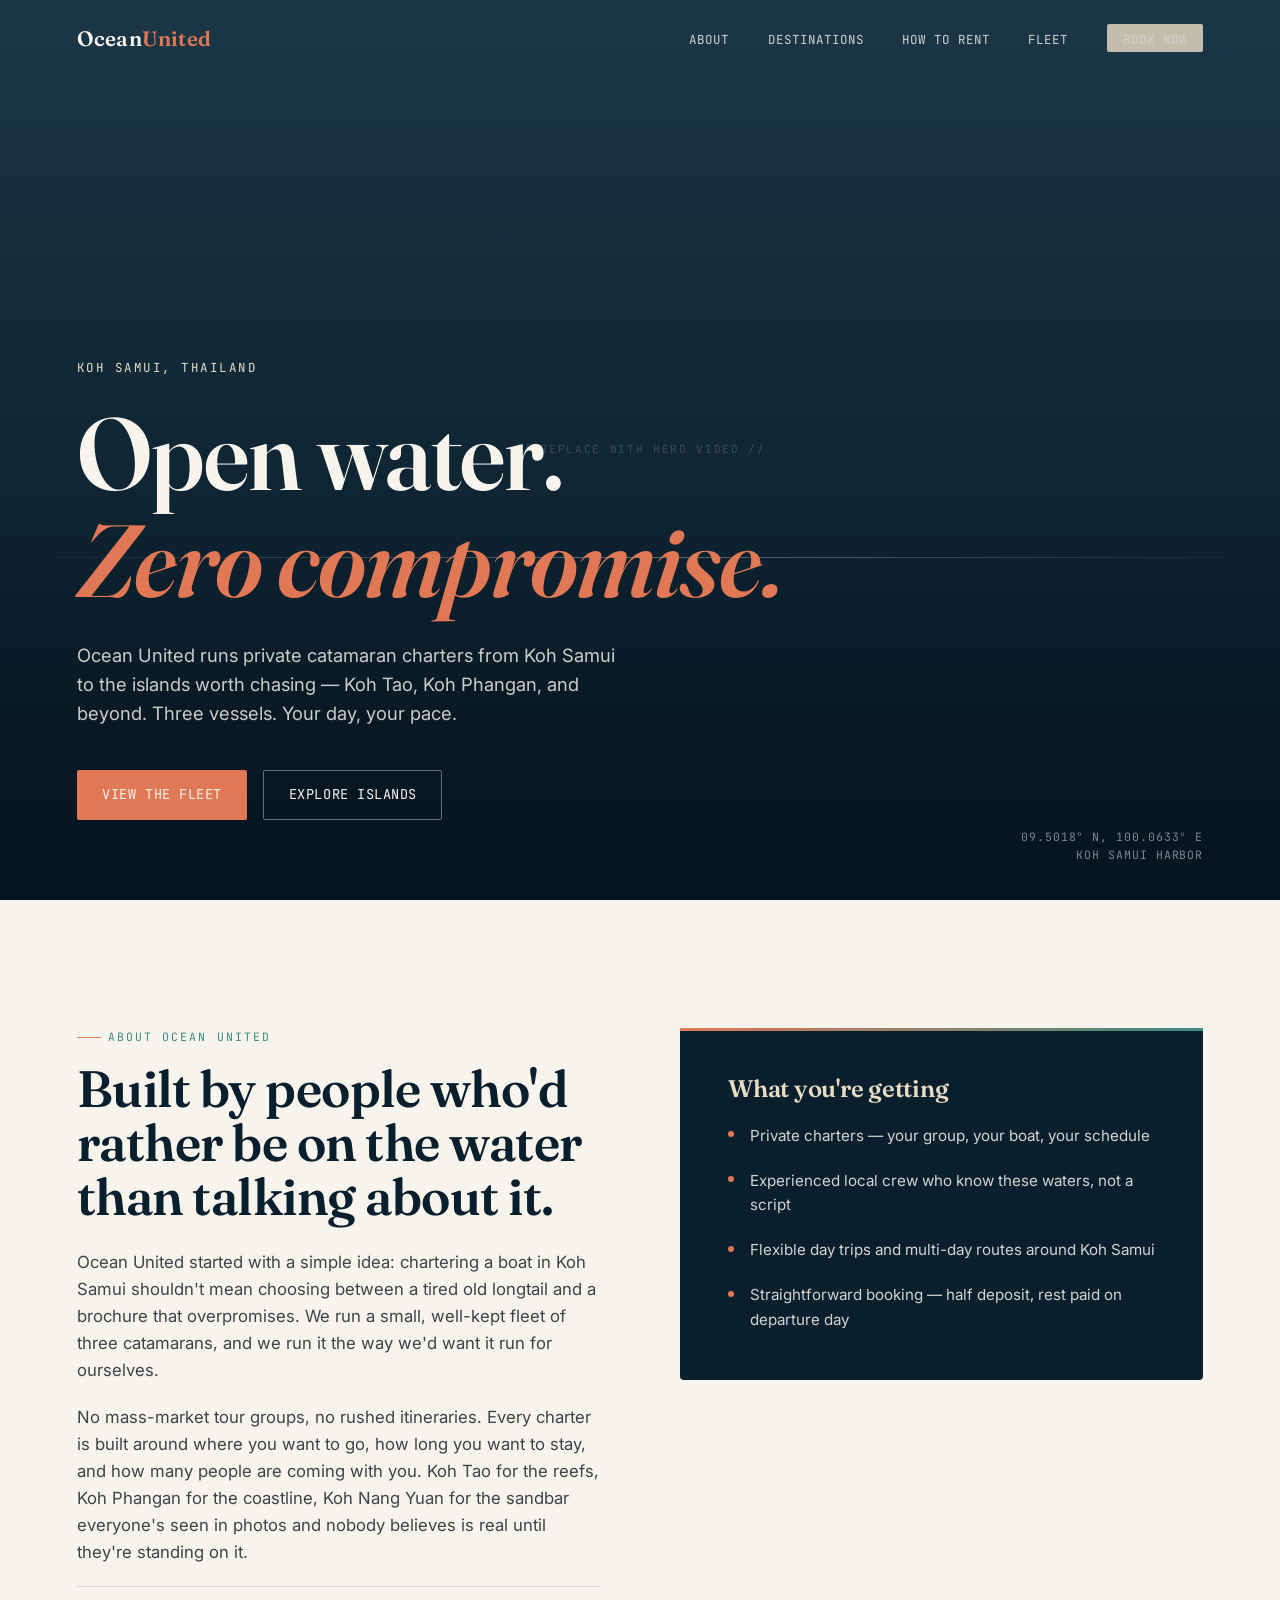
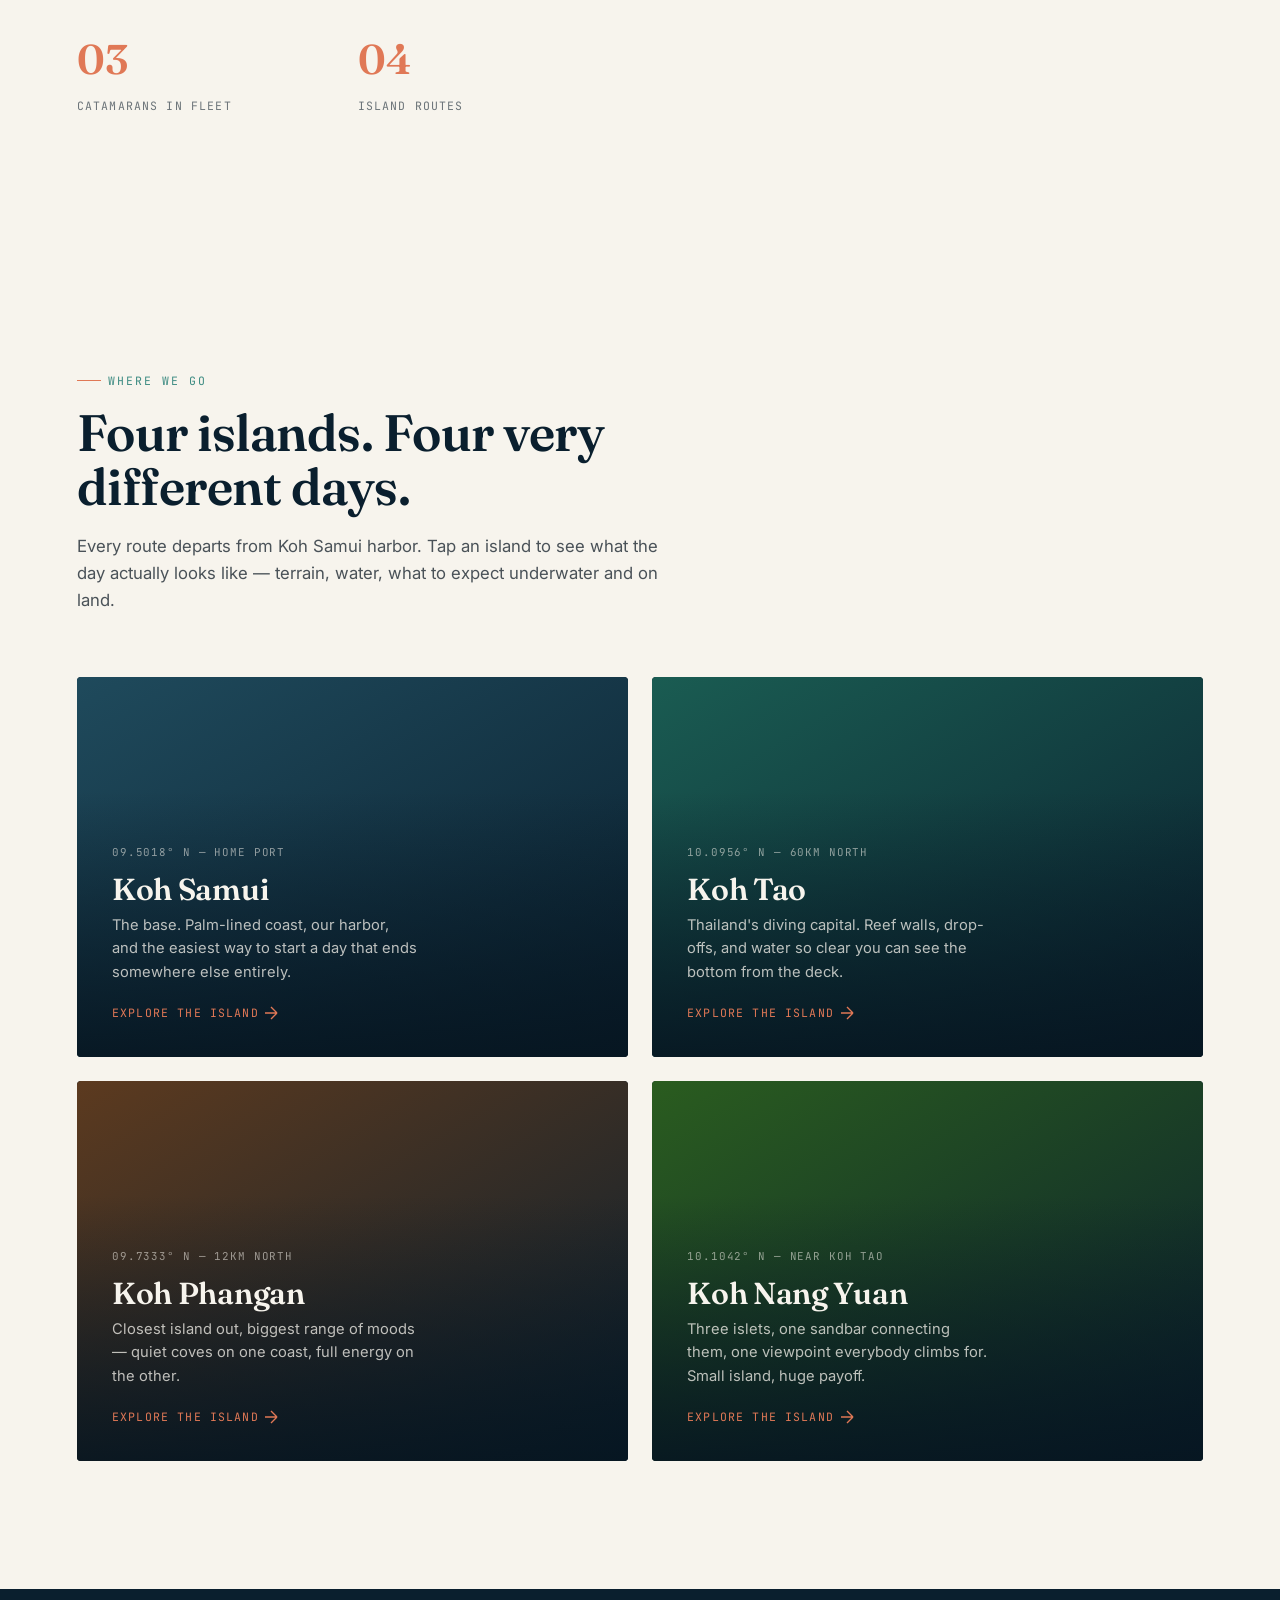
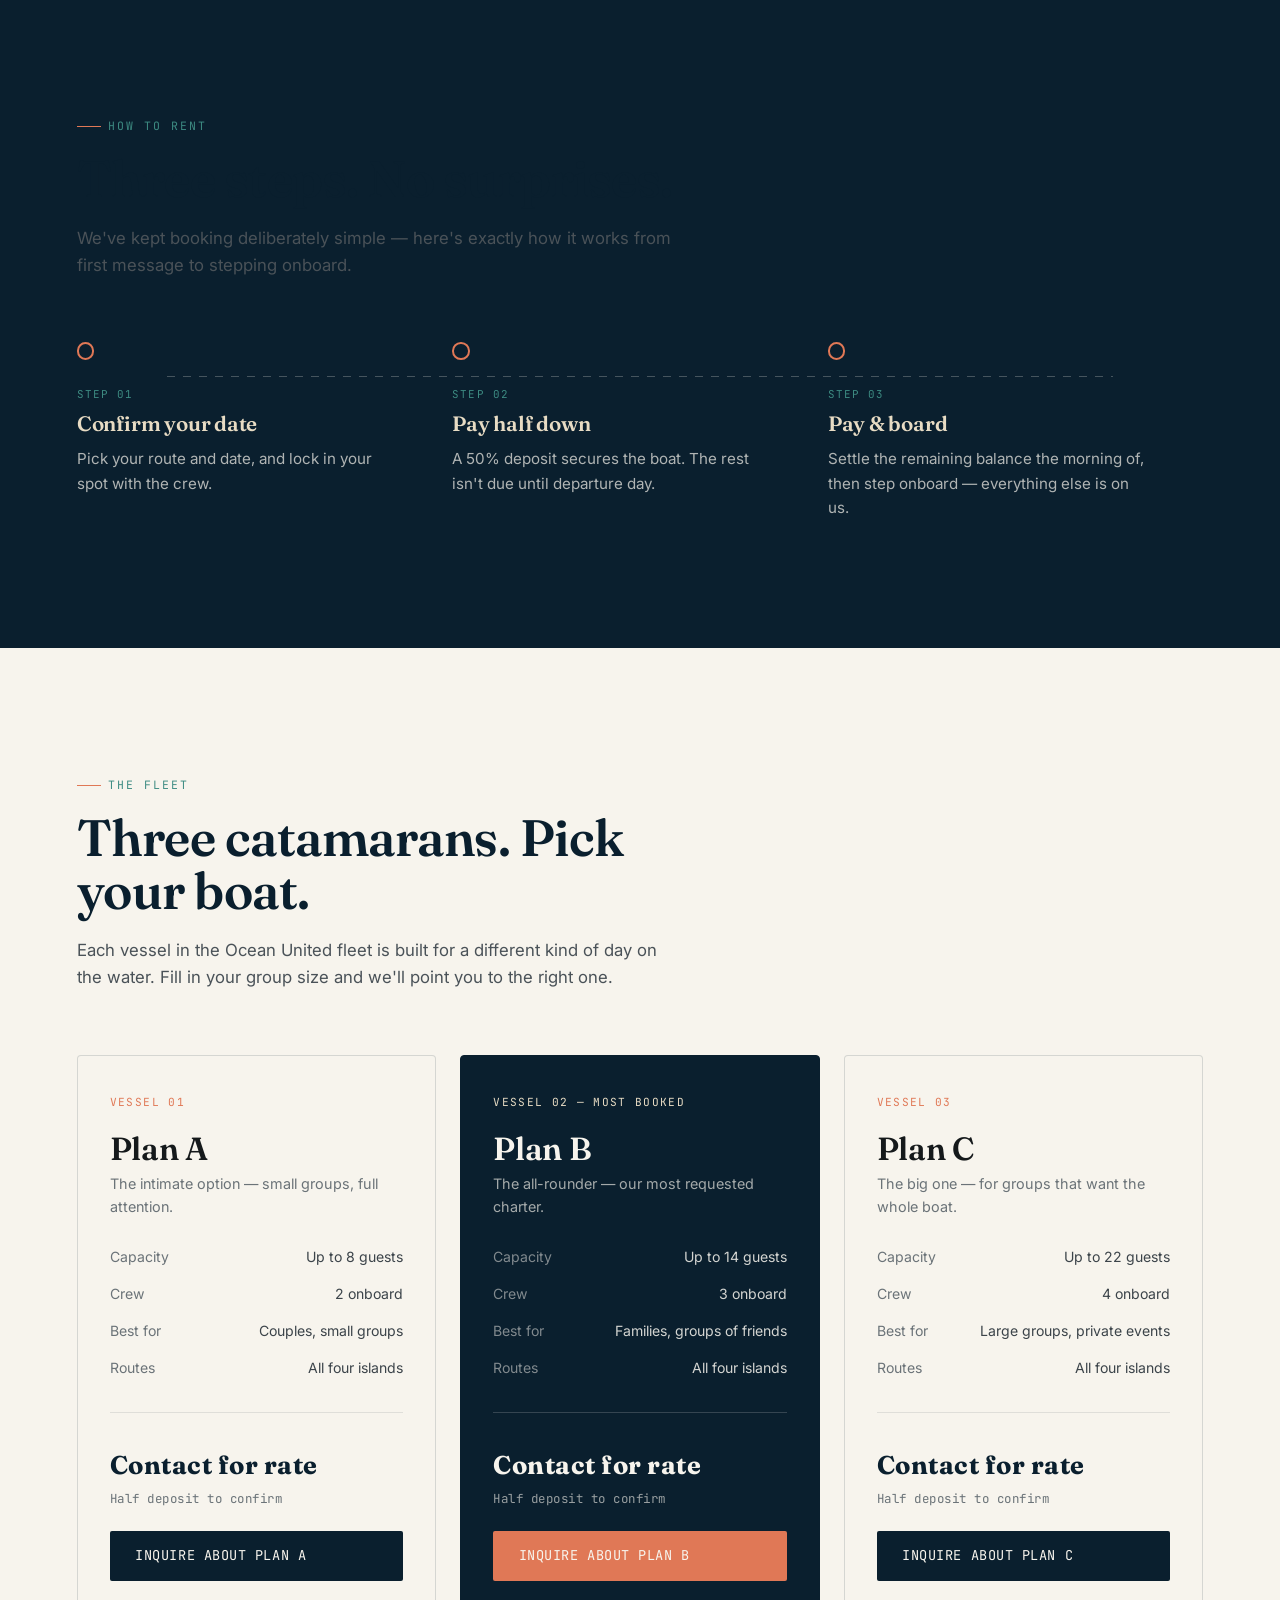
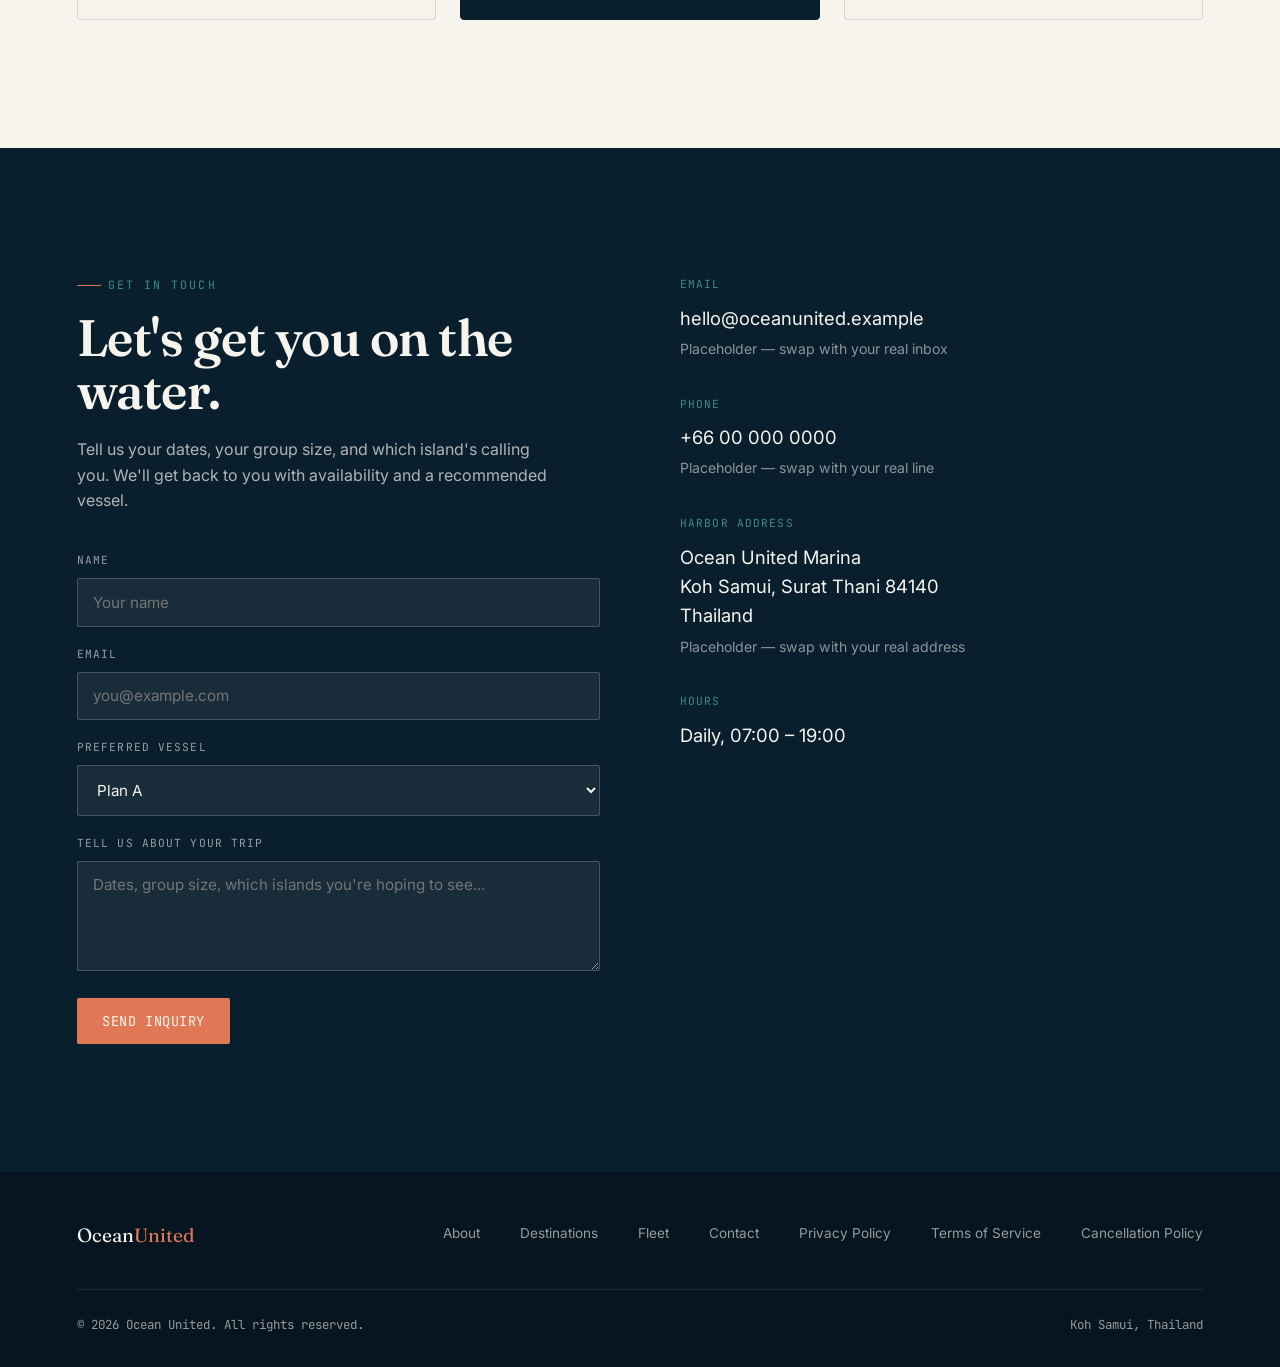
==== index.html @ b19eb031 "first commit" ====
<!doctype html>
<html lang="en">
<head>
<meta charset="UTF-8">
<meta name="viewport" content="width=device-width, initial-scale=1.0">
<title>Ocean United — Catamaran Charters, Koh Samui</title>
<meta name="description" content="Luxury catamaran charters out of Koh Samui. Three vessels, four islands, one unforgettable day on the water.">
<link rel="preconnect" href="https://fonts.googleapis.com">
<link rel="preconnect" href="https://fonts.gstatic.com" crossorigin>
<link href="https://fonts.googleapis.com/css2?family=Fraunces:ital,wght@0,500;0,600;1,500&family=Inter:wght@400;500;600&family=JetBrains+Mono:wght@400;500&display=swap" rel="stylesheet">
<link rel="stylesheet" href="assets/style.css">
</head>
<body>

<nav class="nav" id="nav">
  <a href="#top" class="nav-logo">Ocean<span>United</span></a>
  <button class="nav-toggle" id="navToggle" aria-label="Toggle menu" aria-expanded="false">
    <span></span><span></span><span></span>
  </button>
  <ul class="nav-links" id="navLinks">
    <li><a href="#about">About</a></li>
    <li><a href="#destinations">Destinations</a></li>
    <li><a href="#rent">How to Rent</a></li>
    <li><a href="#fleet">Fleet</a></li>
    <li><a href="#contact" class="nav-cta">Book Now</a></li>
  </ul>
</nav>

<header class="hero" id="top">
  <div class="hero-media-note" aria-hidden="true"><span>// Replace with hero video //</span></div>
  <div class="hero-horizon" aria-hidden="true"></div>
  <div class="hero-content">
    <div class="hero-eyebrow">Koh Samui, Thailand</div>
    <h1>Open water.<br><em>Zero compromise.</em></h1>
    <p class="hero-sub">Ocean United runs private catamaran charters from Koh Samui to the islands worth chasing — Koh Tao, Koh Phangan, and beyond. Three vessels. Your day, your pace.</p>
    <div class="hero-actions">
      <a href="#fleet" class="btn btn-primary">View the Fleet</a>
      <a href="#destinations" class="btn btn-ghost">Explore Islands</a>
    </div>
  </div>
  <div class="hero-coords">09.5018° N, 100.0633° E<br>KOH SAMUI HARBOR</div>
</header>

<section class="about" id="about">
  <div class="wrap about-grid">
    <div class="about-body">
      <div class="eyebrow">About Ocean United</div>
      <h2 style="margin-top:1rem;color:var(--navy);font-size:clamp(2.2rem,4vw,3.2rem);">Built by people who'd rather be on the water than talking about it.</h2>
      <p style="margin-top:1.6rem;">Ocean United started with a simple idea: chartering a boat in Koh Samui shouldn't mean choosing between a tired old longtail and a brochure that overpromises. We run a small, well-kept fleet of three catamarans, and we run it the way we'd want it run for ourselves.</p>
      <p>No mass-market tour groups, no rushed itineraries. Every charter is built around where you want to go, how long you want to stay, and how many people are coming with you. Koh Tao for the reefs, Koh Phangan for the coastline, Koh Nang Yuan for the sandbar everyone's seen in photos and nobody believes is real until they're standing on it.</p>
      <div class="about-stats">
        <div class="about-stat">
          <div class="num">03</div>
          <div class="label">Catamarans in Fleet</div>
        </div>
        <div class="about-stat">
          <div class="num">04</div>
          <div class="label">Island Routes</div>
        </div>
      </div>
    </div>
    <div class="about-panel">
      <h3>What you're getting</h3>
      <ul class="about-list">
        <li>Private charters — your group, your boat, your schedule</li>
        <li>Experienced local crew who know these waters, not a script</li>
        <li>Flexible day trips and multi-day routes around Koh Samui</li>
        <li>Straightforward booking — half deposit, rest paid on departure day</li>
      </ul>
    </div>
  </div>
</section>

<section class="destinations" id="destinations">
  <div class="wrap">
    <div class="section-head">
      <div class="eyebrow">Where We Go</div>
      <h2>Four islands. Four very different days.</h2>
      <p>Every route departs from Koh Samui harbor. Tap an island to see what the day actually looks like — terrain, water, what to expect underwater and on land.</p>
    </div>
    <div class="island-grid">

      <a href="islands/koh-samui.html" class="island-card" style="--island-grad: linear-gradient(150deg, #1f4a5c, #0A1F2E);">
        <div class="coords">09.5018° N — HOME PORT</div>
        <h3>Koh Samui</h3>
        <p>The base. Palm-lined coast, our harbor, and the easiest way to start a day that ends somewhere else entirely.</p>
        <span class="go">Explore the island <svg width="14" height="14" viewBox="0 0 14 14" fill="none"><path d="M1 7H13M13 7L7 1M13 7L7 13" stroke="currentColor" stroke-width="1.4"/></svg></span>
      </a>

      <a href="islands/koh-tao.html" class="island-card" style="--island-grad: linear-gradient(150deg, #1a5c52, #0A1F2E);">
        <div class="coords">10.0956° N — 60KM NORTH</div>
        <h3>Koh Tao</h3>
        <p>Thailand's diving capital. Reef walls, drop-offs, and water so clear you can see the bottom from the deck.</p>
        <span class="go">Explore the island <svg width="14" height="14" viewBox="0 0 14 14" fill="none"><path d="M1 7H13M13 7L7 1M13 7L7 13" stroke="currentColor" stroke-width="1.4"/></svg></span>
      </a>

      <a href="islands/koh-phangan.html" class="island-card" style="--island-grad: linear-gradient(150deg, #5c3a1f, #0A1F2E);">
        <div class="coords">09.7333° N — 12KM NORTH</div>
        <h3>Koh Phangan</h3>
        <p>Closest island out, biggest range of moods — quiet coves on one coast, full energy on the other.</p>
        <span class="go">Explore the island <svg width="14" height="14" viewBox="0 0 14 14" fill="none"><path d="M1 7H13M13 7L7 1M13 7L7 13" stroke="currentColor" stroke-width="1.4"/></svg></span>
      </a>

      <a href="islands/koh-nang-yuan.html" class="island-card" style="--island-grad: linear-gradient(150deg, #2a5c1f, #0A1F2E);">
        <div class="coords">10.1042° N — NEAR KOH TAO</div>
        <h3>Koh Nang Yuan</h3>
        <p>Three islets, one sandbar connecting them, one viewpoint everybody climbs for. Small island, huge payoff.</p>
        <span class="go">Explore the island <svg width="14" height="14" viewBox="0 0 14 14" fill="none"><path d="M1 7H13M13 7L7 1M13 7L7 13" stroke="currentColor" stroke-width="1.4"/></svg></span>
      </a>

    </div>
  </div>
</section>

<section class="process" id="rent">
  <div class="wrap">
    <div class="section-head">
      <div class="eyebrow">How to Rent</div>
      <h2>Three steps. No surprises.</h2>
      <p>We've kept booking deliberately simple — here's exactly how it works from first message to stepping onboard.</p>
    </div>
    <div class="process-rail">
      <div class="process-step">
        <div class="process-mark"></div>
        <span class="process-tag">Step 01</span>
        <h4>Confirm your date</h4>
        <p>Pick your route and date, and lock in your spot with the crew.</p>
      </div>
      <div class="process-step">
        <div class="process-mark"></div>
        <span class="process-tag">Step 02</span>
        <h4>Pay half down</h4>
        <p>A 50% deposit secures the boat. The rest isn't due until departure day.</p>
      </div>
      <div class="process-step">
        <div class="process-mark"></div>
        <span class="process-tag">Step 03</span>
        <h4>Pay & board</h4>
        <p>Settle the remaining balance the morning of, then step onboard — everything else is on us.</p>
      </div>
    </div>
  </div>
</section>

<section class="fleet" id="fleet">
  <div class="wrap">
    <div class="section-head">
      <div class="eyebrow">The Fleet</div>
      <h2>Three catamarans. Pick your boat.</h2>
      <p>Each vessel in the Ocean United fleet is built for a different kind of day on the water. Fill in your group size and we'll point you to the right one.</p>
    </div>
    <div class="fleet-grid">

      <div class="plan-card">
        <div class="plan-id">Vessel 01</div>
        <h3>Plan A</h3>
        <p class="plan-tagline">The intimate option — small groups, full attention.</p>
        <ul class="plan-specs">
          <li><span>Capacity</span><span>Up to 8 guests</span></li>
          <li><span>Crew</span><span>2 onboard</span></li>
          <li><span>Best for</span><span>Couples, small groups</span></li>
          <li><span>Routes</span><span>All four islands</span></li>
        </ul>
        <div class="plan-price"><strong>Contact for rate</strong>Half deposit to confirm</div>
        <a href="#contact" class="btn btn-dark">Inquire About Plan A</a>
      </div>

      <div class="plan-card featured">
        <div class="plan-id">Vessel 02 — Most Booked</div>
        <h3>Plan B</h3>
        <p class="plan-tagline">The all-rounder — our most requested charter.</p>
        <ul class="plan-specs">
          <li><span>Capacity</span><span>Up to 14 guests</span></li>
          <li><span>Crew</span><span>3 onboard</span></li>
          <li><span>Best for</span><span>Families, groups of friends</span></li>
          <li><span>Routes</span><span>All four islands</span></li>
        </ul>
        <div class="plan-price"><strong>Contact for rate</strong>Half deposit to confirm</div>
        <a href="#contact" class="btn btn-primary">Inquire About Plan B</a>
      </div>

      <div class="plan-card">
        <div class="plan-id">Vessel 03</div>
        <h3>Plan C</h3>
        <p class="plan-tagline">The big one — for groups that want the whole boat.</p>
        <ul class="plan-specs">
          <li><span>Capacity</span><span>Up to 22 guests</span></li>
          <li><span>Crew</span><span>4 onboard</span></li>
          <li><span>Best for</span><span>Large groups, private events</span></li>
          <li><span>Routes</span><span>All four islands</span></li>
        </ul>
        <div class="plan-price"><strong>Contact for rate</strong>Half deposit to confirm</div>
        <a href="#contact" class="btn btn-dark">Inquire About Plan C</a>
      </div>

    </div>
  </div>
</section>

<section class="contact" id="contact">
  <div class="wrap contact-grid">
    <div>
      <div class="eyebrow">Get In Touch</div>
      <h2 style="margin-top:1rem;font-size:clamp(2.2rem,4vw,3.2rem);">Let's get you on the water.</h2>
      <p style="margin-top:1.2rem;color:rgba(247,244,237,0.7);max-width:48ch;">Tell us your dates, your group size, and which island's calling you. We'll get back to you with availability and a recommended vessel.</p>
      <form class="contact-form" style="margin-top:2.4rem;">
        <div class="field">
          <label for="name">Name</label>
          <input type="text" id="name" name="name" placeholder="Your name">
        </div>
        <div class="field">
          <label for="email">Email</label>
          <input type="email" id="email" name="email" placeholder="you@example.com">
        </div>
        <div class="field">
          <label for="plan">Preferred Vessel</label>
          <select id="plan" name="plan">
            <option>Plan A</option>
            <option>Plan B</option>
            <option>Plan C</option>
            <option>Not sure yet</option>
          </select>
        </div>
        <div class="field">
          <label for="message">Tell us about your trip</label>
          <textarea id="message" name="message" placeholder="Dates, group size, which islands you're hoping to see..."></textarea>
        </div>
        <button type="submit" class="btn btn-primary" style="margin-top:0.5rem;align-self:flex-start;">Send Inquiry</button>
      </form>
    </div>
    <div class="contact-info">
      <div class="contact-block">
        <div class="label">Email</div>
        <div class="value">hello@oceanunited.example</div>
        <div class="sub">Placeholder — swap with your real inbox</div>
      </div>
      <div class="contact-block">
        <div class="label">Phone</div>
        <div class="value">+66 00 000 0000</div>
        <div class="sub">Placeholder — swap with your real line</div>
      </div>
      <div class="contact-block">
        <div class="label">Harbor Address</div>
        <div class="value">Ocean United Marina<br>Koh Samui, Surat Thani 84140<br>Thailand</div>
        <div class="sub">Placeholder — swap with your real address</div>
      </div>
      <div class="contact-block">
        <div class="label">Hours</div>
        <div class="value">Daily, 07:00 – 19:00</div>
      </div>
    </div>
  </div>
</section>

<footer>
  <div class="wrap">
    <div class="footer-top">
      <a href="#top" class="footer-logo">Ocean<span>United</span></a>
      <ul class="footer-links">
        <li><a href="#about">About</a></li>
        <li><a href="#destinations">Destinations</a></li>
        <li><a href="#fleet">Fleet</a></li>
        <li><a href="#contact">Contact</a></li>
        <li><a href="privacy-policy.html">Privacy Policy</a></li>
        <li><a href="terms.html">Terms of Service</a></li>
        <li><a href="cancellation-policy.html">Cancellation Policy</a></li>
      </ul>
    </div>
    <div class="footer-bottom">
      <span>© 2026 Ocean United. All rights reserved.</span>
      <span>Koh Samui, Thailand</span>
    </div>
  </div>
</footer>

<script>
  const navEl = document.getElementById('nav');
  window.addEventListener('scroll', () => {
    navEl.classList.toggle('scrolled', window.scrollY > 40);
  });

  const toggle = document.getElementById('navToggle');
  const links = document.getElementById('navLinks');
  toggle.addEventListener('click', () => {
    const isOpen = links.classList.toggle('open');
    toggle.classList.toggle('open', isOpen);
    toggle.setAttribute('aria-expanded', isOpen);
  });
  links.querySelectorAll('a').forEach(a => a.addEventListener('click', () => {
    links.classList.remove('open');
    toggle.classList.remove('open');
    toggle.setAttribute('aria-expanded', false);
  }));
</script>

</body>
</html>
---- assets/style.css ----
/* ============================================
   OCEAN UNITED — Design Tokens
   ============================================ */
:root{
  --navy:        #0A1F2E;
  --navy-deep:   #061520;
  --sand:        #E8DCC4;
  --coral:       #E07856;
  --teal:        #3D8B82;
  --off-white:   #F7F4ED;
  --ink:         #15191B;

  --font-display: 'Fraunces', Georgia, serif;
  --font-body:    'Inter', -apple-system, BlinkMacSystemFont, sans-serif;
  --font-mono:    'JetBrains Mono', 'Courier New', monospace;

  --max-w: 1280px;
}

*{margin:0;padding:0;box-sizing:border-box;}

html{scroll-behavior:smooth;}

@media (prefers-reduced-motion: reduce){
  html{scroll-behavior:auto;}
  *{animation-duration:0.01ms !important; animation-iteration-count:1 !important; transition-duration:0.01ms !important;}
}

body{
  font-family:var(--font-body);
  background:var(--off-white);
  color:var(--ink);
  line-height:1.6;
  -webkit-font-smoothing:antialiased;
}

img{max-width:100%;display:block;}
a{color:inherit;text-decoration:none;}
ul{list-style:none;}

h1,h2,h3,h4{font-family:var(--font-display);font-weight:600;line-height:1.05;letter-spacing:-0.01em;}

.eyebrow{
  font-family:var(--font-mono);
  font-size:0.72rem;
  letter-spacing:0.18em;
  text-transform:uppercase;
  color:var(--teal);
  display:flex;
  align-items:center;
  gap:0.6em;
}
.eyebrow::before{
  content:"";
  width:24px;
  height:1px;
  background:var(--coral);
  display:inline-block;
}

.wrap{
  max-width:var(--max-w);
  margin:0 auto;
  padding:0 6vw;
}

.btn{
  display:inline-flex;
  align-items:center;
  gap:0.6em;
  font-family:var(--font-mono);
  font-size:0.85rem;
  letter-spacing:0.04em;
  text-transform:uppercase;
  padding:0.95em 1.8em;
  border-radius:2px;
  border:1px solid transparent;
  cursor:pointer;
  transition:transform 0.25s ease, background 0.25s ease, color 0.25s ease, border-color .25s ease;
}
.btn-primary{
  background:var(--coral);
  color:var(--off-white);
}
.btn-primary:hover{transform:translateY(-2px);background:#c96545;}
.btn-ghost{
  background:transparent;
  border-color:rgba(247,244,237,0.4);
  color:var(--off-white);
}
.btn-ghost:hover{border-color:var(--off-white);transform:translateY(-2px);}
.btn-dark{
  background:var(--navy);
  color:var(--off-white);
}
.btn-dark:hover{background:var(--navy-deep);transform:translateY(-2px);}

:focus-visible{
  outline:2px solid var(--coral);
  outline-offset:3px;
}

/* ============== NAV ============== */
.nav{
  position:fixed;
  top:0;left:0;right:0;
  z-index:100;
  padding:1.4rem 6vw;
  display:flex;
  align-items:center;
  justify-content:space-between;
  transition:background 0.4s ease, padding 0.4s ease, box-shadow .4s ease;
}
.nav.scrolled{
  background:rgba(10,31,46,0.92);
  backdrop-filter:blur(10px);
  padding:0.9rem 6vw;
  box-shadow:0 4px 30px rgba(0,0,0,0.15);
}
.nav-logo{
  font-family:var(--font-display);
  font-size:1.3rem;
  color:var(--off-white);
  letter-spacing:0.01em;
  font-weight:600;
}
.nav-logo span{color:var(--coral);}
.nav-links{
  display:flex;
  gap:2.4rem;
  align-items:center;
}
.nav-links a{
  font-family:var(--font-mono);
  font-size:0.78rem;
  letter-spacing:0.08em;
  text-transform:uppercase;
  color:var(--off-white);
  opacity:0.82;
  position:relative;
  padding-bottom:4px;
}
.nav-links a::after{
  content:"";
  position:absolute;
  left:0;bottom:0;
  width:0;height:1px;
  background:var(--coral);
  transition:width 0.3s ease;
}
.nav-links a:hover{opacity:1;}
.nav-links a:hover::after{width:100%;}
.nav-cta{
  font-family:var(--font-mono);
  font-size:0.78rem;
  letter-spacing:0.08em;
  text-transform:uppercase;
  color:var(--navy);
  background:var(--sand);
  padding:0.6em 1.3em;
  border-radius:2px;
  transition:background .25s ease, transform .25s ease;
}
.nav-cta:hover{background:var(--off-white);transform:translateY(-1px);}
.nav-toggle{display:none;}

/* ============== HERO ============== */
.hero{
  position:relative;
  min-height:100svh;
  display:flex;
  flex-direction:column;
  justify-content:flex-end;
  background:linear-gradient(180deg, rgba(6,21,32,0.35) 0%, rgba(6,21,32,0.55) 55%, var(--navy-deep) 100%),
             url('data:image/svg+xml,<svg xmlns="http://www.w3.org/2000/svg" width="1600" height="1000"><defs><linearGradient id="g" x1="0" y1="0" x2="0" y2="1"><stop offset="0%" stop-color="%23274a5c"/><stop offset="55%" stop-color="%231a3849"/><stop offset="100%" stop-color="%230A1F2E"/></linearGradient></defs><rect width="1600" height="1000" fill="url(%23g)"/></svg>');
  background-size:cover;
  background-position:center;
  color:var(--off-white);
  overflow:hidden;
}
.hero-media-note{
  position:absolute;
  inset:0;
  display:flex;
  align-items:center;
  justify-content:center;
  z-index:0;
}
.hero-media-note span{
  font-family:var(--font-mono);
  font-size:0.7rem;
  letter-spacing:0.15em;
  text-transform:uppercase;
  color:rgba(247,244,237,0.18);
}
.hero-horizon{
  position:absolute;
  left:0;right:0;
  bottom:38%;
  height:1px;
  background:linear-gradient(90deg, transparent, rgba(247,244,237,0.35), transparent);
  z-index:1;
}
.hero-content{
  position:relative;
  z-index:2;
  padding:0 6vw 5rem;
  max-width:var(--max-w);
  margin:0 auto;
  width:100%;
}
.hero-eyebrow{
  font-family:var(--font-mono);
  font-size:0.78rem;
  letter-spacing:0.2em;
  text-transform:uppercase;
  color:var(--sand);
  margin-bottom:1.4rem;
  opacity:0;
  animation:riseIn 0.9s ease 0.2s forwards;
}
.hero h1{
  font-size:clamp(3rem, 8vw, 6.4rem);
  color:var(--off-white);
  margin-bottom:1.6rem;
  max-width:18ch;
  opacity:0;
  animation:riseIn 1s ease 0.4s forwards;
}
.hero h1 em{
  font-style:italic;
  color:var(--coral);
}
.hero-sub{
  font-size:1.15rem;
  max-width:46ch;
  color:rgba(247,244,237,0.82);
  margin-bottom:2.6rem;
  opacity:0;
  animation:riseIn 1s ease 0.6s forwards;
}
.hero-actions{
  display:flex;
  gap:1rem;
  flex-wrap:wrap;
  opacity:0;
  animation:riseIn 1s ease 0.8s forwards;
}
.hero-coords{
  position:absolute;
  bottom:2.2rem;
  right:6vw;
  z-index:2;
  font-family:var(--font-mono);
  font-size:0.72rem;
  letter-spacing:0.08em;
  color:rgba(247,244,237,0.5);
  text-align:right;
  display:none;
}
@keyframes riseIn{
  from{opacity:0;transform:translateY(18px);}
  to{opacity:1;transform:translateY(0);}
}

/* ============== SECTION SCAFFOLDING ============== */
section{padding:8rem 0;}
.section-head{
  max-width:640px;
  margin-bottom:4rem;
}
.section-head h2{
  font-size:clamp(2.2rem, 4vw, 3.2rem);
  margin-top:1rem;
  color:var(--navy);
}
.section-head p{
  margin-top:1.2rem;
  font-size:1.05rem;
  color:#4a5258;
  max-width:54ch;
}
.dark{background:var(--navy);color:var(--off-white);}
.dark .section-head h2{color:var(--off-white);}
.dark .section-head p{color:rgba(247,244,237,0.7);}

/* ============== ABOUT ============== */
.about{background:var(--off-white);}
.about-grid{
  display:grid;
  grid-template-columns:1fr 1fr;
  gap:5rem;
  align-items:start;
}
.about-body p{
  font-size:1.05rem;
  color:#3c444a;
  margin-bottom:1.3rem;
  max-width:50ch;
}
.about-stats{
  display:grid;
  grid-template-columns:1fr 1fr;
  gap:2.4rem;
  border-top:1px solid rgba(10,31,46,0.12);
  padding-top:2.4rem;
}
.about-stat .num{
  font-family:var(--font-display);
  font-size:2.6rem;
  color:var(--coral);
  font-weight:600;
}
.about-stat .label{
  font-family:var(--font-mono);
  font-size:0.72rem;
  letter-spacing:0.1em;
  text-transform:uppercase;
  color:#6b7378;
  margin-top:0.3rem;
}
.about-panel{
  background:var(--navy);
  color:var(--off-white);
  padding:3rem;
  border-radius:4px;
  position:relative;
}
.about-panel::before{
  content:"";
  position:absolute;
  top:0;left:0;
  width:100%;
  height:3px;
  background:linear-gradient(90deg, var(--coral), var(--teal));
}
.about-panel h3{
  font-size:1.5rem;
  margin-bottom:1.4rem;
  color:var(--sand);
}
.about-list{display:flex;flex-direction:column;gap:1.3rem;}
.about-list li{
  display:flex;
  gap:1rem;
  font-size:0.95rem;
  color:rgba(247,244,237,0.85);
  align-items:flex-start;
}
.about-list li::before{
  content:"";
  min-width:6px;height:6px;
  border-radius:50%;
  background:var(--coral);
  margin-top:0.5em;
}

/* ============== DESTINATIONS ============== */
.destinations{background:var(--off-white);}
.island-grid{
  display:grid;
  grid-template-columns:repeat(2, 1fr);
  gap:1.5rem;
}
.island-card{
  position:relative;
  background:var(--navy);
  border-radius:4px;
  overflow:hidden;
  min-height:380px;
  display:flex;
  flex-direction:column;
  justify-content:flex-end;
  padding:2.2rem;
  isolation:isolate;
  transition:transform 0.4s ease;
}
.island-card:hover{transform:translateY(-6px);}
.island-card::before{
  content:"";
  position:absolute;inset:0;
  background:var(--island-grad, linear-gradient(150deg,#1a3849,#0A1F2E));
  z-index:-2;
}
.island-card::after{
  content:"";
  position:absolute;inset:0;
  background:linear-gradient(180deg, rgba(6,21,32,0) 30%, rgba(6,21,32,0.88) 100%);
  z-index:-1;
}
.island-card .coords{
  font-family:var(--font-mono);
  font-size:0.68rem;
  letter-spacing:0.08em;
  color:rgba(247,244,237,0.55);
  margin-bottom:0.8rem;
}
.island-card h3{
  font-size:1.9rem;
  color:var(--off-white);
  margin-bottom:0.5rem;
}
.island-card p{
  font-size:0.92rem;
  color:rgba(247,244,237,0.75);
  margin-bottom:1.2rem;
  max-width:34ch;
}
.island-card .go{
  font-family:var(--font-mono);
  font-size:0.72rem;
  letter-spacing:0.1em;
  text-transform:uppercase;
  color:var(--coral);
  display:inline-flex;
  align-items:center;
  gap:0.5em;
}
.island-card .go svg{transition:transform 0.3s ease;}
.island-card:hover .go svg{transform:translateX(4px);}

/* ============== HOW TO RENT ============== */
.process{background:var(--navy);color:var(--off-white);}
.process-rail{
  display:grid;
  grid-template-columns:repeat(3, 1fr);
  gap:0;
  position:relative;
  margin-top:1rem;
}
.process-rail::before{
  content:"";
  position:absolute;
  top:2.1rem;
  left:8%;right:8%;
  height:1px;
  background:repeating-linear-gradient(90deg, rgba(247,244,237,0.25) 0 8px, transparent 8px 16px);
}
.process-step{
  position:relative;
  padding-right:2rem;
}
.process-mark{
  width:1.1rem;height:1.1rem;
  border-radius:50%;
  background:var(--navy);
  border:2px solid var(--coral);
  margin-bottom:1.6rem;
  position:relative;
  z-index:1;
}
.process-step h4{
  font-size:1.3rem;
  color:var(--sand);
  margin-bottom:0.8rem;
}
.process-step p{
  font-size:0.95rem;
  color:rgba(247,244,237,0.7);
  max-width:32ch;
}
.process-tag{
  font-family:var(--font-mono);
  font-size:0.68rem;
  letter-spacing:0.1em;
  text-transform:uppercase;
  color:var(--teal);
  margin-bottom:0.6rem;
  display:block;
}

/* ============== FLEET / PLANS ============== */
.fleet{background:var(--off-white);}
.fleet-grid{
  display:grid;
  grid-template-columns:repeat(3, 1fr);
  gap:1.5rem;
}
.plan-card{
  border:1px solid rgba(10,31,46,0.14);
  border-radius:4px;
  padding:2.4rem 2rem;
  display:flex;
  flex-direction:column;
  position:relative;
  background:var(--off-white);
  transition:border-color 0.3s ease, box-shadow 0.3s ease;
}
.plan-card:hover{
  border-color:var(--coral);
  box-shadow:0 18px 40px rgba(10,31,46,0.08);
}
.plan-card.featured{
  background:var(--navy);
  color:var(--off-white);
  border-color:var(--navy);
}
.plan-id{
  font-family:var(--font-mono);
  font-size:0.7rem;
  letter-spacing:0.12em;
  text-transform:uppercase;
  color:var(--coral);
  margin-bottom:1.2rem;
}
.plan-card.featured .plan-id{color:var(--sand);}
.plan-card h3{
  font-size:2rem;
  margin-bottom:0.4rem;
}
.plan-tagline{
  font-size:0.9rem;
  color:#6b7378;
  margin-bottom:1.8rem;
}
.plan-card.featured .plan-tagline{color:rgba(247,244,237,0.65);}
.plan-specs{
  display:flex;
  flex-direction:column;
  gap:0.9rem;
  margin-bottom:2rem;
  padding-bottom:2rem;
  border-bottom:1px solid rgba(10,31,46,0.1);
  flex-grow:1;
}
.plan-card.featured .plan-specs{border-color:rgba(247,244,237,0.18);}
.plan-specs li{
  display:flex;
  justify-content:space-between;
  font-size:0.88rem;
  color:#3c444a;
}
.plan-card.featured .plan-specs li{color:rgba(247,244,237,0.85);}
.plan-specs li span:first-child{color:#6b7378;}
.plan-card.featured .plan-specs li span:first-child{color:rgba(247,244,237,0.5);}
.plan-price{
  font-family:var(--font-mono);
  font-size:0.78rem;
  letter-spacing:0.04em;
  color:#6b7378;
  margin-bottom:1.4rem;
}
.plan-card.featured .plan-price{color:rgba(247,244,237,0.6);}
.plan-price strong{
  font-family:var(--font-display);
  font-size:1.6rem;
  color:var(--navy);
  display:block;
  margin-bottom:0.2rem;
}
.plan-card.featured .plan-price strong{color:var(--off-white);}

/* ============== CONTACT ============== */
.contact{background:var(--navy);color:var(--off-white);}
.contact-grid{
  display:grid;
  grid-template-columns:1fr 1fr;
  gap:5rem;
}
.contact-form{display:flex;flex-direction:column;gap:1.2rem;}
.field{display:flex;flex-direction:column;gap:0.5rem;}
.field label{
  font-family:var(--font-mono);
  font-size:0.7rem;
  letter-spacing:0.1em;
  text-transform:uppercase;
  color:rgba(247,244,237,0.6);
}
.field input, .field textarea, .field select{
  background:rgba(247,244,237,0.06);
  border:1px solid rgba(247,244,237,0.2);
  border-radius:2px;
  padding:0.9em 1em;
  color:var(--off-white);
  font-family:var(--font-body);
  font-size:0.95rem;
}
.field input:focus, .field textarea:focus, .field select:focus{
  outline:none;
  border-color:var(--coral);
  background:rgba(247,244,237,0.1);
}
.field textarea{resize:vertical;min-height:110px;}
.contact-info{display:flex;flex-direction:column;gap:2.2rem;}
.contact-block .label{
  font-family:var(--font-mono);
  font-size:0.7rem;
  letter-spacing:0.1em;
  text-transform:uppercase;
  color:var(--teal);
  margin-bottom:0.6rem;
}
.contact-block .value{
  font-size:1.15rem;
  color:var(--off-white);
}
.contact-block .sub{
  font-size:0.88rem;
  color:rgba(247,244,237,0.55);
  margin-top:0.3rem;
}

/* ============== FOOTER ============== */
footer{
  background:var(--navy-deep);
  color:rgba(247,244,237,0.6);
  padding:3rem 0 2rem;
}
.footer-top{
  display:flex;
  justify-content:space-between;
  align-items:flex-start;
  padding-bottom:2.4rem;
  border-bottom:1px solid rgba(247,244,237,0.1);
  flex-wrap:wrap;
  gap:2rem;
}
.footer-logo{
  font-family:var(--font-display);
  font-size:1.2rem;
  color:var(--off-white);
}
.footer-logo span{color:var(--coral);}
.footer-links{
  display:flex;
  gap:2.5rem;
  flex-wrap:wrap;
}
.footer-links a{
  font-size:0.85rem;
  color:rgba(247,244,237,0.6);
  transition:color .25s ease;
}
.footer-links a:hover{color:var(--off-white);}
.footer-bottom{
  display:flex;
  justify-content:space-between;
  padding-top:1.6rem;
  font-size:0.78rem;
  font-family:var(--font-mono);
  flex-wrap:wrap;
  gap:1rem;
}

/* ============== RESPONSIVE ============== */
@media (min-width: 900px){
  .hero-coords{display:block;}
}

@media (max-width: 900px){
  .nav-links{
    position:fixed;
    top:0;right:0;
    height:100vh;
    width:min(78vw, 320px);
    background:var(--navy);
    flex-direction:column;
    justify-content:center;
    align-items:flex-start;
    padding:2rem 2.4rem;
    gap:2rem;
    transform:translateX(100%);
    transition:transform 0.4s ease;
  }
  .nav-links.open{transform:translateX(0);}
  .nav-cta{order:3;}
  .nav-toggle{
    display:flex;
    flex-direction:column;
    gap:5px;
    background:none;
    border:none;
    cursor:pointer;
    z-index:101;
    padding:0.4rem;
  }
  .nav-toggle span{
    width:22px;height:2px;
    background:var(--off-white);
    transition:transform .3s ease, opacity .3s ease;
  }
  .nav-toggle.open span:nth-child(1){transform:translateY(7px) rotate(45deg);}
  .nav-toggle.open span:nth-child(2){opacity:0;}
  .nav-toggle.open span:nth-child(3){transform:translateY(-7px) rotate(-45deg);}

  .about-grid, .contact-grid{grid-template-columns:1fr;gap:3rem;}
  .island-grid{grid-template-columns:1fr;}
  .process-rail{grid-template-columns:1fr;gap:2.5rem;}
  .process-rail::before{display:none;}
  .fleet-grid{grid-template-columns:1fr;}
  .footer-top, .footer-bottom{flex-direction:column;}
  section{padding:5.5rem 0;}
  .wrap{padding:0 7vw;}
}
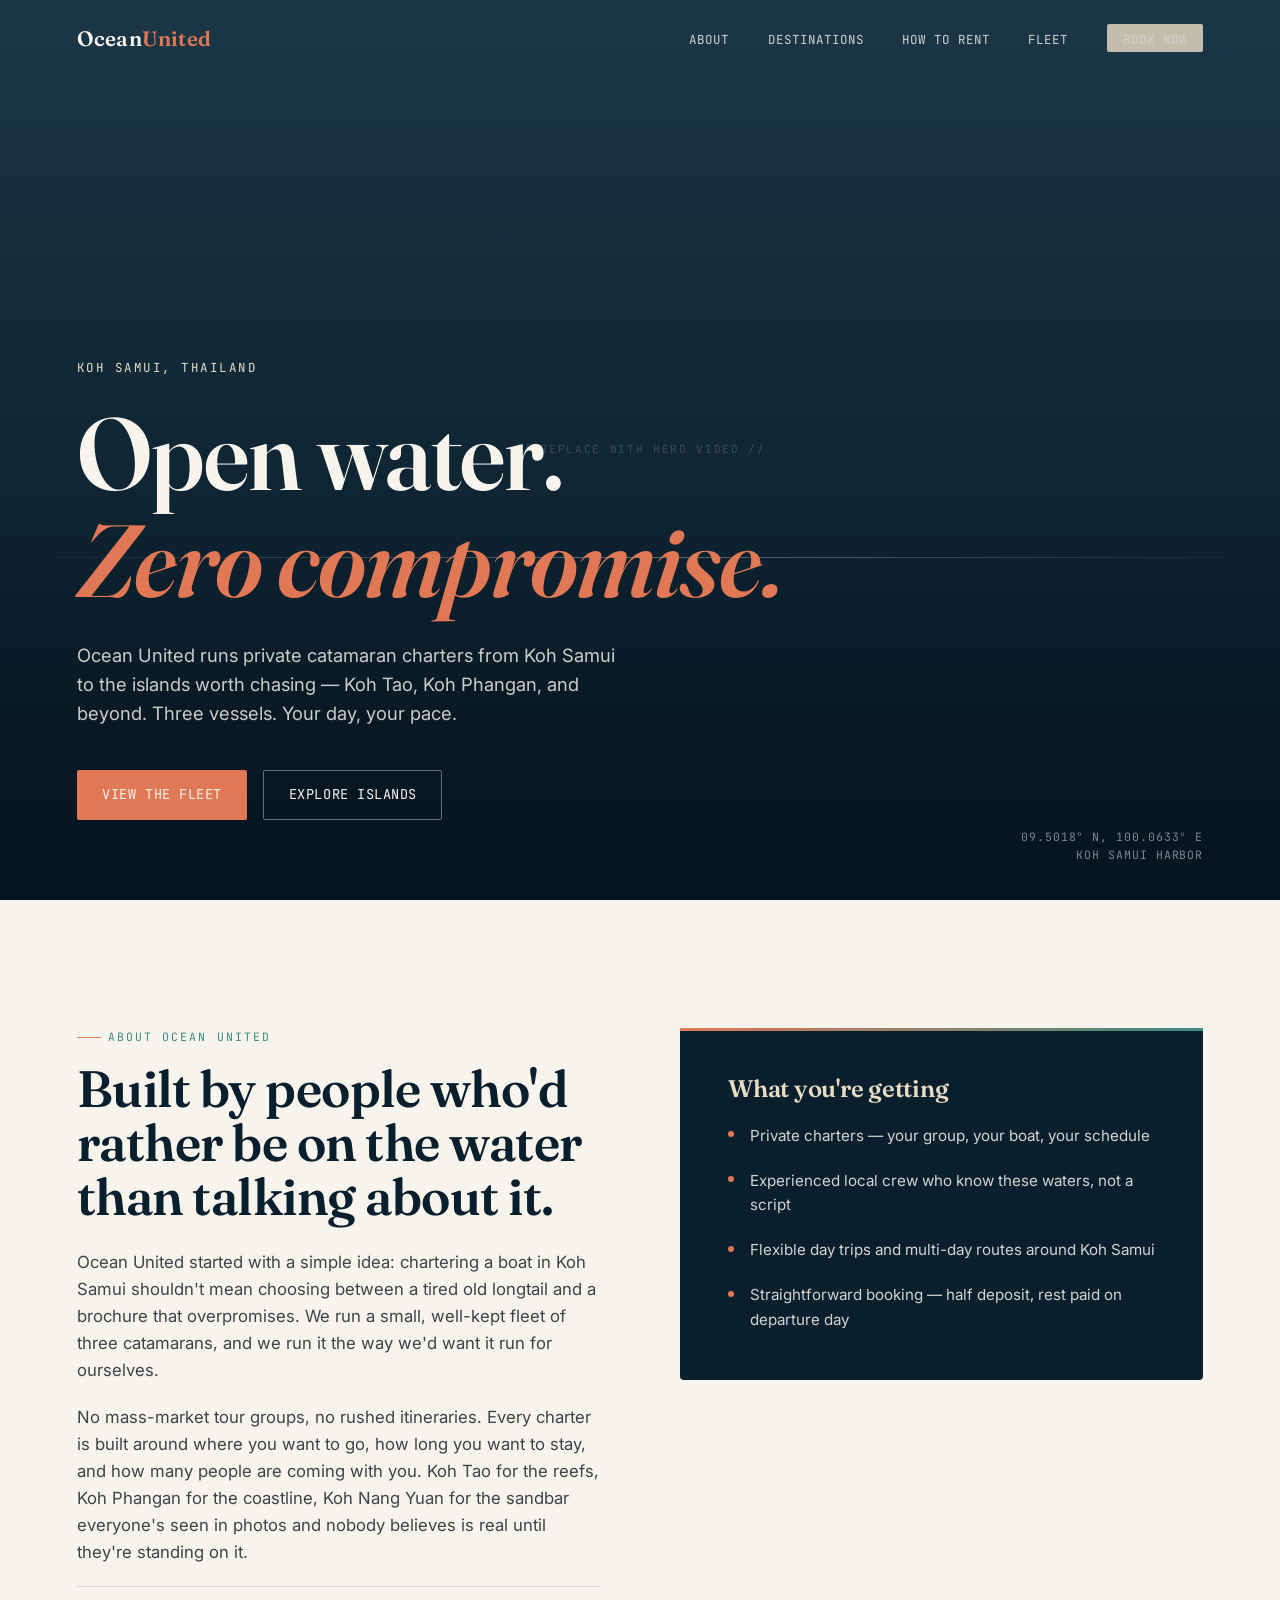
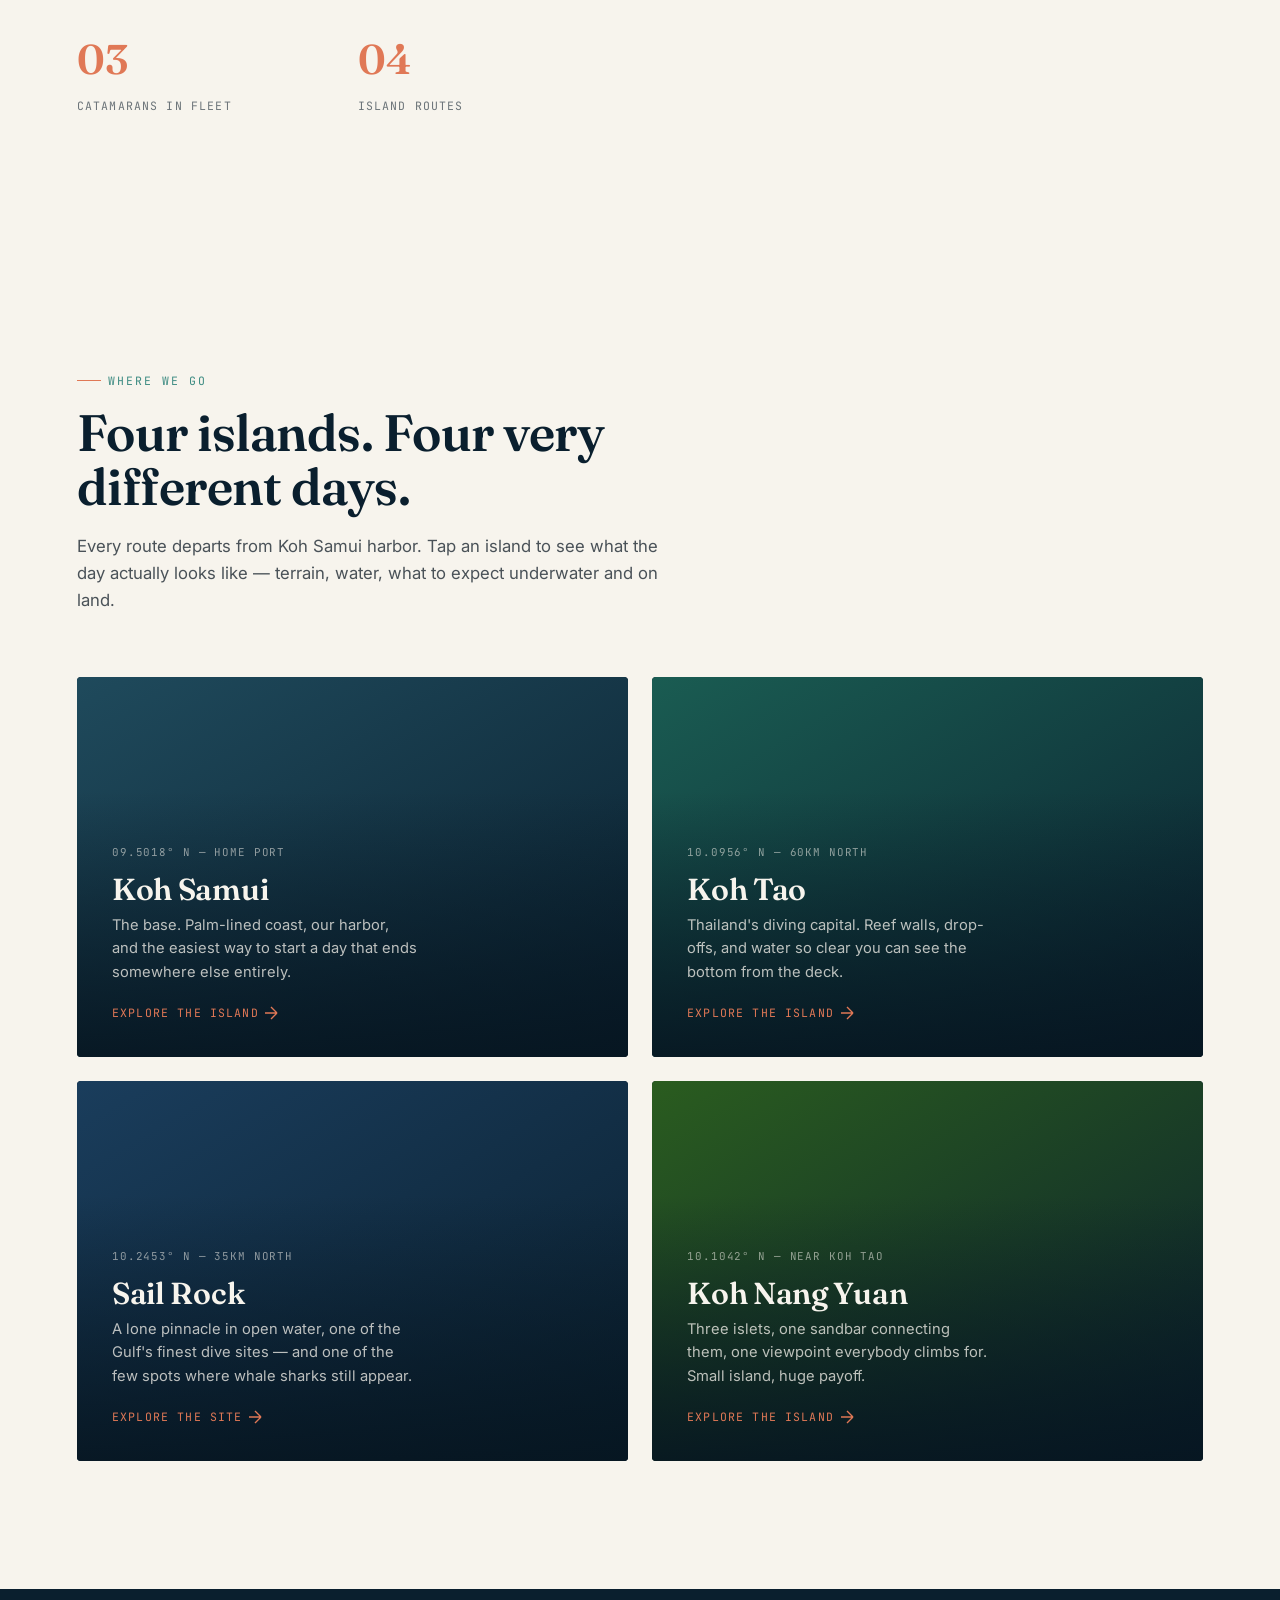
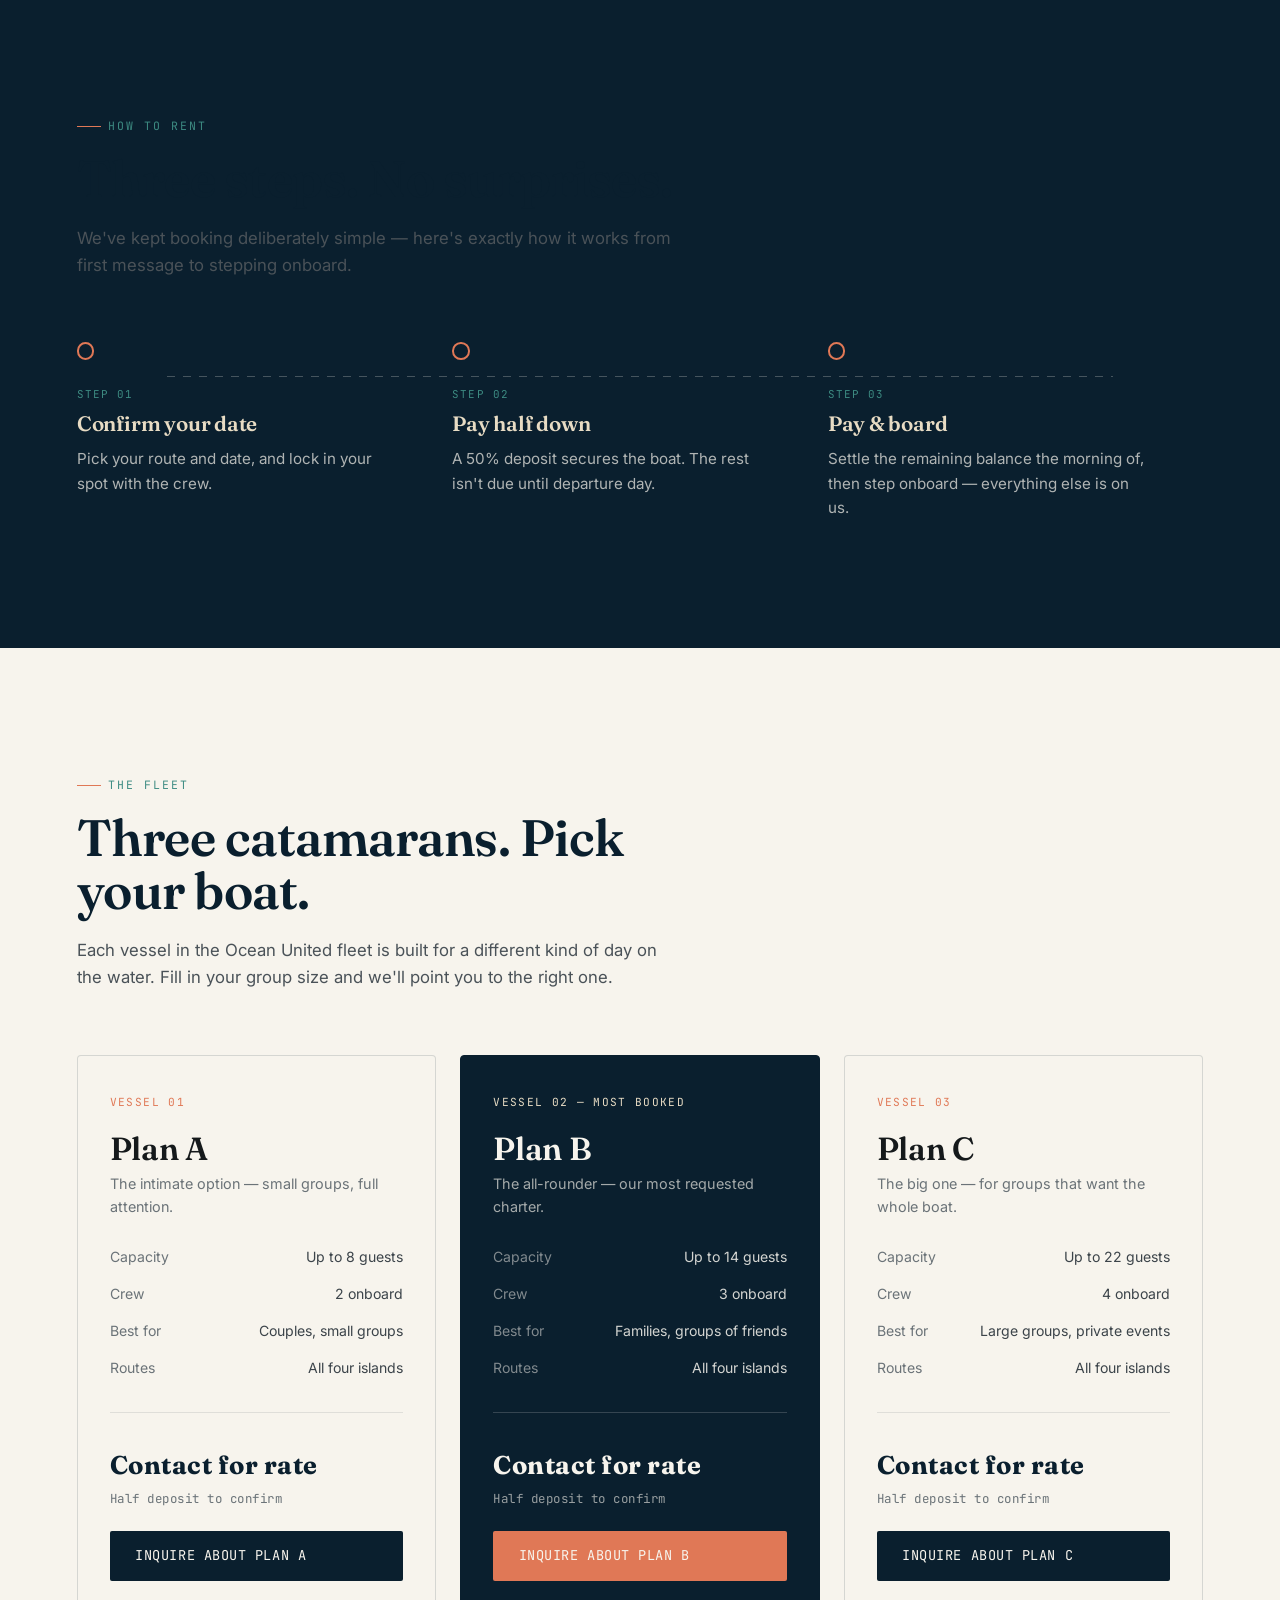
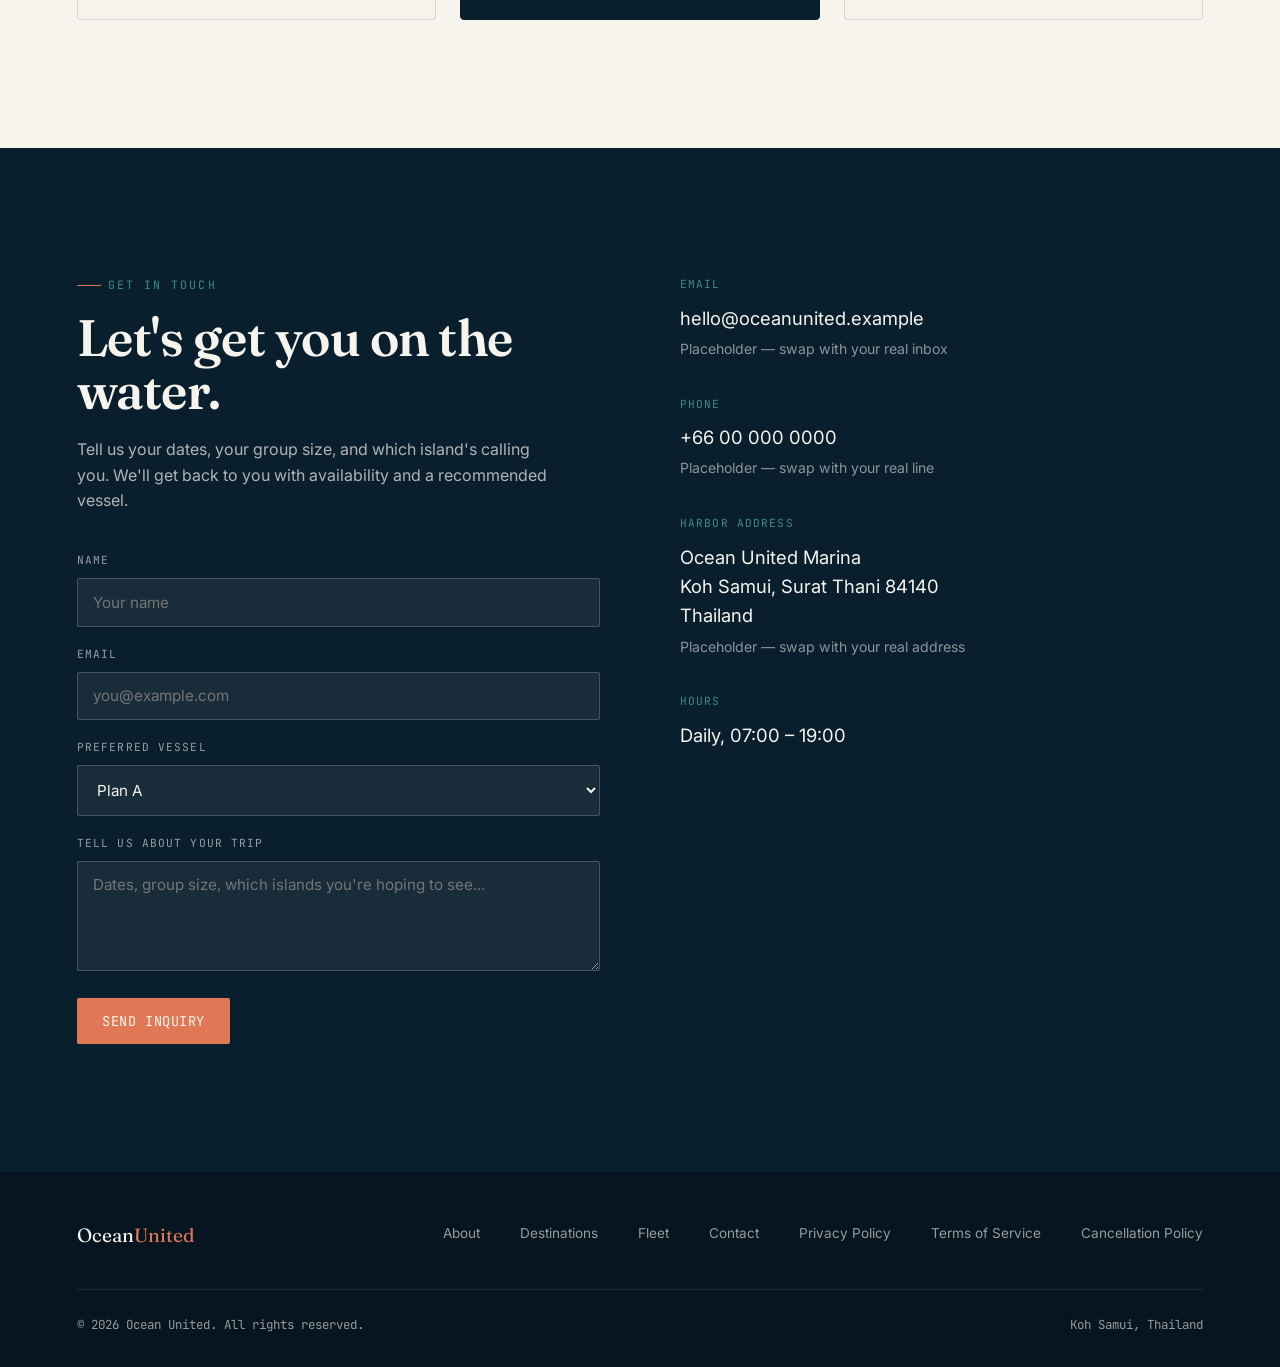
==== commit 58ecd7b5: "*whatever*" ====
--- a/index.html
+++ b/index.html
@@ -94,11 +94,11 @@
         <span class="go">Explore the island <svg width="14" height="14" viewBox="0 0 14 14" fill="none"><path d="M1 7H13M13 7L7 1M13 7L7 13" stroke="currentColor" stroke-width="1.4"/></svg></span>
       </a>
 
-      <a href="islands/koh-phangan.html" class="island-card" style="--island-grad: linear-gradient(150deg, #5c3a1f, #0A1F2E);">
-        <div class="coords">09.7333° N — 12KM NORTH</div>
-        <h3>Koh Phangan</h3>
-        <p>Closest island out, biggest range of moods — quiet coves on one coast, full energy on the other.</p>
-        <span class="go">Explore the island <svg width="14" height="14" viewBox="0 0 14 14" fill="none"><path d="M1 7H13M13 7L7 1M13 7L7 13" stroke="currentColor" stroke-width="1.4"/></svg></span>
+      <a href="islands/sail-rock.html" class="island-card" style="--island-grad: linear-gradient(150deg, #1a3d5c, #0A1F2E);">
+        <div class="coords">10.2453° N — 35KM NORTH</div>
+        <h3>Sail Rock</h3>
+        <p>A lone pinnacle in open water, one of the Gulf's finest dive sites — and one of the few spots where whale sharks still appear.</p>
+        <span class="go">Explore the site <svg width="14" height="14" viewBox="0 0 14 14" fill="none"><path d="M1 7H13M13 7L7 1M13 7L7 13" stroke="currentColor" stroke-width="1.4"/></svg></span>
       </a>
 
       <a href="islands/koh-nang-yuan.html" class="island-card" style="--island-grad: linear-gradient(150deg, #2a5c1f, #0A1F2E);">
